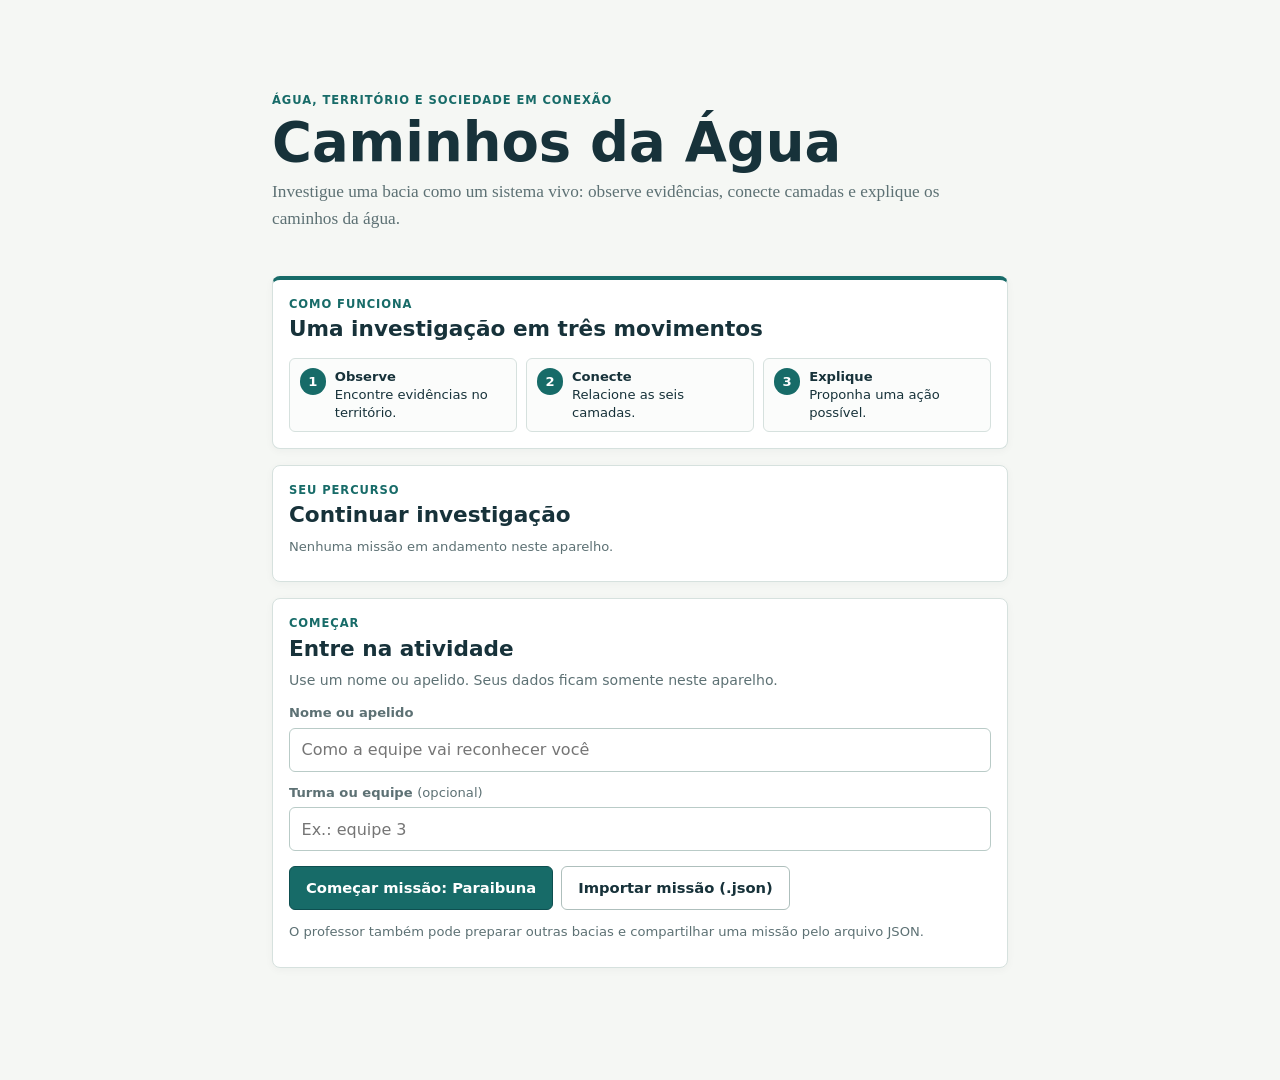
==== index.html @ d5d6b108 "Protótipo inicial de Caminhos da Água PWA educacional para investigação de bacias hidrográficas em s" ====
<!DOCTYPE html>
<html lang="pt-BR">
<head>
<meta charset="UTF-8">
<meta name="viewport" content="width=device-width, initial-scale=1">
<title>Caminhos da Água</title>
<link rel="manifest" href="manifest.webmanifest">
<link rel="stylesheet" href="assets/app.css">
</head>
<body>

<main class="start-shell">
  <header class="brand-block">
    <p class="kicker">Água, território e sociedade em conexão</p>
    <h1>Caminhos da Água</h1>
    <p class="lede">Investigue uma bacia como um sistema vivo: observe evidências, conecte camadas e explique os caminhos da água.</p>
  </header>

  <section class="card welcome-card" aria-labelledby="como-funciona">
    <p class="eyebrow">Como funciona</p>
    <h2 id="como-funciona">Uma investigação em três movimentos</h2>
    <div class="steps" aria-label="Etapas da investigação">
      <div class="step"><span>1</span><p><strong>Observe</strong><br>Encontre evidências no território.</p></div>
      <div class="step"><span>2</span><p><strong>Conecte</strong><br>Relacione as seis camadas.</p></div>
      <div class="step"><span>3</span><p><strong>Explique</strong><br>Proponha uma ação possível.</p></div>
    </div>
  </section>

  <section class="card" aria-labelledby="continuar-titulo">
    <p class="eyebrow">Seu percurso</p>
    <h2 id="continuar-titulo">Continuar investigação</h2>
    <div id="continuar-area">
      <p class="evidencia-status">Nenhuma missão em andamento neste aparelho.</p>
    </div>
  </section>

  <section class="card" aria-labelledby="entrar-titulo">
    <p class="eyebrow">Começar</p>
    <h2 id="entrar-titulo">Entre na atividade</h2>
    <p class="helper-text">Use um nome ou apelido. Seus dados ficam somente neste aparelho.</p>
    <label for="nome">Nome ou apelido</label>
    <input type="text" id="nome" autocomplete="nickname" placeholder="Como a equipe vai reconhecer você">
    <label for="turma">Turma ou equipe <span>(opcional)</span></label>
    <input type="text" id="turma" autocomplete="organization" placeholder="Ex.: equipe 3">
    <div class="action-stack">
      <button class="primary" id="btn-demo">Começar missão: Paraibuna</button>
      <button class="secondary" id="btn-importar">Importar missão (.json)</button>
    </div>
    <input type="file" id="file-importar" accept="application/json" class="hidden">
    <p class="evidencia-status">O professor também pode preparar outras bacias e compartilhar uma missão pelo arquivo JSON.</p>
  </section>
</main>

<script src="assets/app.js"></script>
<script>CaminhosDaAgua.renderInicial();</script>
</body>
</html>
---- assets/app.css ----
/* Caminhos da Agua: base local, sem dependencia de arquivos fora do projeto. */
:root { --paper: #f5f7f4; --surface: #ffffff; --ink: #17323a; --muted: #5d7174; --rule: #d6e1de; --accent: #176b68; --accent-dark: #0e4f50; --accent-soft: #e1f0ed; --warm: #c56a35; --warm-soft: #f8e9df; --sans: Inter, ui-sans-serif, system-ui, -apple-system, BlinkMacSystemFont, "Segoe UI", sans-serif; }
* { box-sizing: border-box; }
html { background: var(--paper); }
body { max-width: 48rem; margin: 0 auto; padding: 1.25rem 1rem 6rem; color: var(--ink); background: var(--paper); font-family: Georgia, "Times New Roman", serif; font-size: 1rem; line-height: 1.55; }
h1, h2, h3, .kicker, .eyebrow, button, label, .topbar, .evidencia-status, .helper-text, .pill, .steps { font-family: var(--sans); }
h1 { margin: .25rem 0 .5rem; font-size: clamp(2rem, 9vw, 3.4rem); line-height: 1.05; letter-spacing: 0; }
h2 { margin: .15rem 0 .55rem; font-size: 1.35rem; line-height: 1.2; }
h3 { margin: 1.25rem 0 .45rem; font-size: 1.05rem; line-height: 1.25; }
p { margin: .5rem 0; }
a { color: var(--accent-dark); }
button, input, textarea, select { min-height: 2.75rem; }
button { font-size: .92rem; font-weight: 650; line-height: 1.25; }
button:focus-visible, input:focus-visible, textarea:focus-visible, select:focus-visible, a:focus-visible { outline: 3px solid #efb366; outline-offset: 2px; }
.hidden { display: none !important; }
.start-shell { padding-top: 3vh; }
.brand-block { padding: 1rem 0 1.2rem; }
.kicker, .eyebrow { margin: 0; color: var(--accent); font-size: .72rem; font-weight: 800; letter-spacing: .08em; text-transform: uppercase; }
.lede { max-width: 42rem; color: var(--muted); font-size: 1.08rem; }
.helper-text { color: var(--muted); font-size: .88rem; }
.card { margin: 1rem 0; padding: 1rem; border: 1px solid var(--rule); border-radius: 8px; background: var(--surface); box-shadow: 0 2px 8px rgba(23, 50, 58, .04); }
.card h3:first-child { margin-top: 0; }
.welcome-card { border-top: 4px solid var(--accent); }
.steps { display: grid; grid-template-columns: repeat(3, 1fr); gap: .6rem; margin-top: 1rem; }
.step { display: flex; gap: .55rem; align-items: flex-start; padding: .6rem; border: 1px solid var(--rule); border-radius: 6px; background: #fbfcfb; font-size: .82rem; line-height: 1.35; }
.step span { display: grid; flex: 0 0 1.65rem; place-items: center; width: 1.65rem; height: 1.65rem; border-radius: 50%; background: var(--accent); color: #fff; font-weight: 800; }
.step p { margin: 0; }
.topbar { display: flex; align-items: center; justify-content: space-between; gap: 1rem; margin-bottom: 1.2rem; padding-bottom: .8rem; border-bottom: 1px solid var(--rule); color: var(--muted); font-size: .82rem; }
.topbar-brand { color: var(--accent-dark); font-weight: 800; text-decoration: none; white-space: nowrap; }
.topbar strong { overflow: hidden; color: var(--accent); font-size: .78rem; font-weight: 600; text-overflow: ellipsis; white-space: nowrap; }
#view:focus { outline: none; }
nav.tabs { position: fixed; z-index: 10; right: 0; bottom: 0; left: 0; display: flex; padding: .25rem max(.25rem, env(safe-area-inset-left)) max(.35rem, env(safe-area-inset-bottom)); border-top: 1px solid var(--rule); background: rgba(255, 255, 255, .97); box-shadow: 0 -3px 14px rgba(23, 50, 58, .08); font-family: var(--sans); }
nav.tabs button { display: flex; flex: 1; min-height: 3.3rem; flex-direction: column; align-items: center; justify-content: center; gap: .12rem; padding: .3rem .15rem; border: 0; background: transparent; color: var(--muted); cursor: pointer; font-size: .68rem; }
nav.tabs button span:first-child { font-size: 1.1rem; line-height: 1; }
nav.tabs button.active { color: var(--accent); font-weight: 800; }
nav.tabs button.active span:first-child { transform: translateY(-1px); }
label { display: block; margin-top: .7rem; color: var(--muted); font-size: .82rem; font-weight: 700; }
label span { font-weight: 400; }
textarea, input[type=text], select { display: block; width: 100%; margin: .25rem 0 .7rem; padding: .68rem .72rem; border: 1px solid #b9cbc7; border-radius: 6px; background: #fff; color: var(--ink); font-family: var(--sans); font-size: 1rem; }
textarea { min-height: 5rem; resize: vertical; }
button.primary, button.secondary { margin: .25rem 0; padding: .72rem 1rem; border-radius: 6px; cursor: pointer; }
button.primary { border: 1px solid var(--accent-dark); background: var(--accent); color: #fff; }
button.primary:hover { background: var(--accent-dark); }
button.secondary { border: 1px solid #aebfbc; background: #fff; color: var(--ink); }
button.secondary:hover { border-color: var(--accent); background: var(--accent-soft); }
button:disabled { opacity: .5; cursor: not-allowed; }
.action-stack { display: grid; gap: .5rem; margin-top: .5rem; }
.pill { display: inline-block; margin-right: .3rem; padding: .16rem .55rem; border-radius: 999px; background: var(--accent-soft); color: var(--accent-dark); font-size: .7rem; font-weight: 750; }
.pill.warn { background: var(--warm-soft); color: #8b471e; }
.pill.dentro-fora { background: var(--warm); color: #fff; }
.evidencia-status { color: var(--muted); font-size: .82rem; }
.rubrica { font-family: var(--sans); font-size: .85rem; }
.rubrica li.ok { color: #2a6b3a; }
.rubrica li.pendente { color: #8b471e; }
.pontos-tipo { display: grid; grid-template-columns: 1fr auto; gap: .25rem 1rem; font-family: var(--sans); font-size: .85rem; }
#cebola-svg { display: block; width: 100%; max-width: 360px; height: auto; margin: 0 auto; touch-action: manipulation; }
#cebola-svg .anel { fill: none; stroke-width: 34; }
#cebola-svg .anel-label { fill: var(--ink); font-family: var(--sans); font-size: 11px; }
#cebola-svg .miolo { fill: var(--accent); }
#cebola-svg .miolo-label { fill: #fff; font-family: var(--sans); font-size: 10px; text-anchor: middle; }
#cebola-svg .seta { fill: none; stroke-width: 2.4; }
#cebola-svg .seta.dentro-fora { stroke: var(--warm); }
#cebola-svg .seta.fora-dentro { stroke: var(--accent); }
#cebola-svg .seta.suposicao { stroke: #9aa9a5; stroke-dasharray: 4 3; }
@media (max-width: 520px) { body { padding: .9rem .75rem 6rem; } .start-shell { padding-top: 1vh; } .steps { grid-template-columns: 1fr; } .step { min-height: 3rem; } .topbar { align-items: flex-start; flex-direction: column; gap: .15rem; } .topbar strong { max-width: 100%; } .card { padding: .9rem; } }
@media (min-width: 700px) { body { padding-top: 2.5rem; } .start-shell { padding-top: 4vh; } .action-stack { display: flex; flex-wrap: wrap; align-items: center; } }
@media (prefers-reduced-motion: reduce) { *, *::before, *::after { scroll-behavior: auto !important; transition: none !important; } }
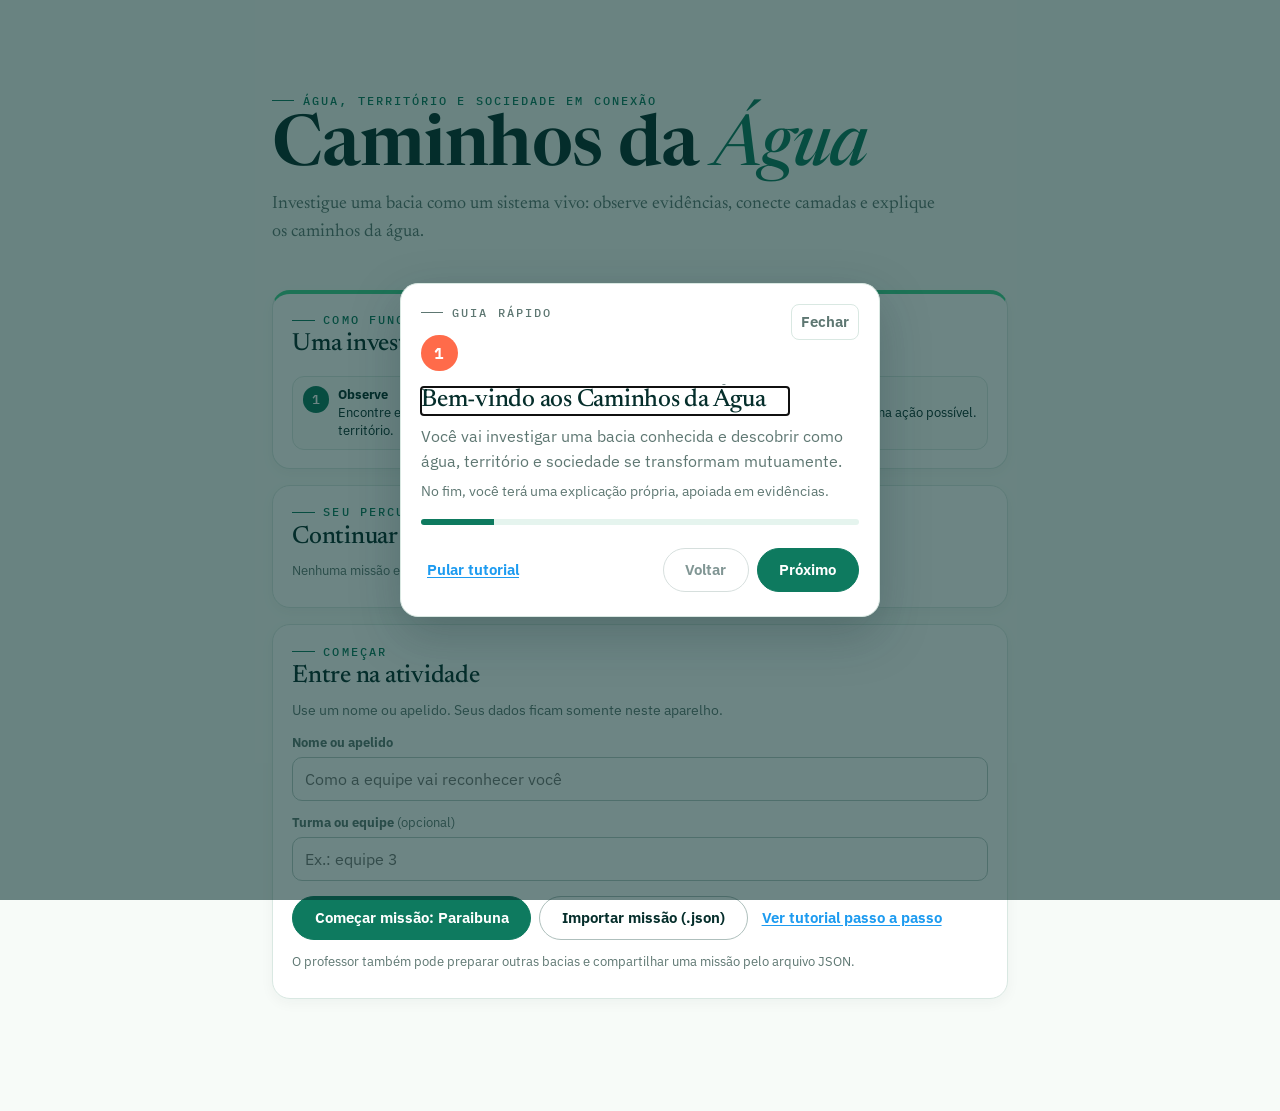
==== commit fc002f03: "Reskin com a identidade visual do climaSUS (tema Aurora) Newsreader (display, itálico de destaque em" ====
--- a/index.html
+++ b/index.html
@@ -5,6 +5,9 @@
 <meta name="viewport" content="width=device-width, initial-scale=1">
 <title>Caminhos da Água</title>
 <link rel="manifest" href="manifest.webmanifest">
+<link rel="preconnect" href="https://fonts.googleapis.com">
+<link rel="preconnect" href="https://fonts.gstatic.com" crossorigin>
+<link rel="stylesheet" href="https://fonts.googleapis.com/css2?family=Newsreader:ital,wght@0,400..600;1,400..500&family=IBM+Plex+Sans:wght@400;500;600;700&family=IBM+Plex+Mono:wght@400;500&display=swap">
 <link rel="stylesheet" href="assets/app.css">
 </head>
 <body>
@@ -12,7 +15,7 @@
 <main class="start-shell">
   <header class="brand-block">
     <p class="kicker">Água, território e sociedade em conexão</p>
-    <h1>Caminhos da Água</h1>
+    <h1>Caminhos da <span class="accent-word">Água</span></h1>
     <p class="lede">Investigue uma bacia como um sistema vivo: observe evidências, conecte camadas e explique os caminhos da água.</p>
   </header>
 
@@ -45,11 +48,13 @@
     <div class="action-stack">
       <button class="primary" id="btn-demo">Começar missão: Paraibuna</button>
       <button class="secondary" id="btn-importar">Importar missão (.json)</button>
+      <button class="text-button" id="btn-tutorial">Ver tutorial passo a passo</button>
     </div>
     <input type="file" id="file-importar" accept="application/json" class="hidden">
     <p class="evidencia-status">O professor também pode preparar outras bacias e compartilhar uma missão pelo arquivo JSON.</p>
   </section>
 </main>
+<div id="tutorial-root"></div>
 
 <script src="assets/app.js"></script>
 <script>CaminhosDaAgua.renderInicial();</script>
--- a/assets/app.css
+++ b/assets/app.css
@@ -1,11 +1,20 @@
-/* Caminhos da Agua: base local, sem dependencia de arquivos fora do projeto. */
-:root { --paper: #f5f7f4; --surface: #ffffff; --ink: #17323a; --muted: #5d7174; --rule: #d6e1de; --accent: #176b68; --accent-dark: #0e4f50; --accent-soft: #e1f0ed; --warm: #c56a35; --warm-soft: #f8e9df; --sans: Inter, ui-sans-serif, system-ui, -apple-system, BlinkMacSystemFont, "Segoe UI", sans-serif; }
+/* Caminhos da Água — identidade visual inspirada no climaSUS (tema Aurora):
+   floresta + creme, Newsreader (display) + IBM Plex Sans (corpo) + IBM Plex Mono (rótulos). */
+:root {
+  --paper: #f7fbf8; --surface: #ffffff; --ink: #052e2b; --muted: #5e7772; --rule: #d9e8e2;
+  --accent: #0e7a5f; --accent-dark: #052e2b; --accent-soft: #e5f4ee;
+  --blue: #1d9bf0; --green: #42d392; --coral: #ff6b4a; --warm: #d85b3f; --warm-soft: #fff0eb;
+  --serif: "Newsreader", Georgia, "Times New Roman", serif;
+  --sans: "IBM Plex Sans", -apple-system, BlinkMacSystemFont, "Segoe UI", sans-serif;
+  --mono: "IBM Plex Mono", ui-monospace, SFMono-Regular, Menlo, monospace;
+}
 * { box-sizing: border-box; }
 html { background: var(--paper); }
-body { max-width: 48rem; margin: 0 auto; padding: 1.25rem 1rem 6rem; color: var(--ink); background: var(--paper); font-family: Georgia, "Times New Roman", serif; font-size: 1rem; line-height: 1.55; }
+body { max-width: 48rem; margin: 0 auto; padding: 1.25rem 1rem 6rem; color: var(--ink); background: var(--paper); font-family: var(--sans); font-size: 1rem; line-height: 1.55; }
 h1, h2, h3, .kicker, .eyebrow, button, label, .topbar, .evidencia-status, .helper-text, .pill, .steps { font-family: var(--sans); }
-h1 { margin: .25rem 0 .5rem; font-size: clamp(2rem, 9vw, 3.4rem); line-height: 1.05; letter-spacing: 0; }
-h2 { margin: .15rem 0 .55rem; font-size: 1.35rem; line-height: 1.2; }
+h1 { margin: .25rem 0 .5rem; color: var(--accent-dark); font-family: var(--serif); font-weight: 600; font-size: clamp(2.4rem, 9vw, 4.4rem); line-height: .98; letter-spacing: -.01em; }
+.accent-word { color: var(--accent); font-style: italic; font-weight: 500; }
+h2 { margin: .15rem 0 .55rem; color: var(--accent-dark); font-family: var(--serif); font-weight: 500; font-size: 1.55rem; line-height: 1.15; letter-spacing: -.01em; }
 h3 { margin: 1.25rem 0 .45rem; font-size: 1.05rem; line-height: 1.25; }
 p { margin: .5rem 0; }
 a { color: var(--accent-dark); }
@@ -15,19 +24,21 @@
 .hidden { display: none !important; }
 .start-shell { padding-top: 3vh; }
 .brand-block { padding: 1rem 0 1.2rem; }
-.kicker, .eyebrow { margin: 0; color: var(--accent); font-size: .72rem; font-weight: 800; letter-spacing: .08em; text-transform: uppercase; }
-.lede { max-width: 42rem; color: var(--muted); font-size: 1.08rem; }
+.kicker, .eyebrow { display: flex; align-items: center; gap: .55rem; margin: 0; color: var(--accent); font-family: var(--mono); font-size: .72rem; font-weight: 500; letter-spacing: .18em; text-transform: uppercase; }
+.kicker::before, .eyebrow::before { content: ""; width: 1.4rem; height: 1px; background: currentColor; display: inline-block; flex: 0 0 auto; }
+.lede { max-width: 42rem; color: var(--muted); font-family: var(--serif); font-size: 1.12rem; }
 .helper-text { color: var(--muted); font-size: .88rem; }
-.card { margin: 1rem 0; padding: 1rem; border: 1px solid var(--rule); border-radius: 8px; background: var(--surface); box-shadow: 0 2px 8px rgba(23, 50, 58, .04); }
+.card { margin: 1rem 0; padding: 1.1rem 1.2rem; border: 1px solid var(--rule); border-radius: 18px; background: var(--surface); box-shadow: 0 4px 14px rgba(5, 46, 43, .045); }
 .card h3:first-child { margin-top: 0; }
-.welcome-card { border-top: 4px solid var(--accent); }
+.welcome-card { border-top: 4px solid var(--green); }
 .steps { display: grid; grid-template-columns: repeat(3, 1fr); gap: .6rem; margin-top: 1rem; }
-.step { display: flex; gap: .55rem; align-items: flex-start; padding: .6rem; border: 1px solid var(--rule); border-radius: 6px; background: #fbfcfb; font-size: .82rem; line-height: 1.35; }
-.step span { display: grid; flex: 0 0 1.65rem; place-items: center; width: 1.65rem; height: 1.65rem; border-radius: 50%; background: var(--accent); color: #fff; font-weight: 800; }
+.step { display: flex; gap: .55rem; align-items: flex-start; padding: .6rem; border: 1px solid var(--rule); border-radius: 12px; background: #fbfcfb; font-size: .82rem; line-height: 1.35; }
+.step span { display: grid; flex: 0 0 1.65rem; place-items: center; width: 1.65rem; height: 1.65rem; border-radius: 50%; background: var(--accent); color: #fff; font-family: var(--mono); font-weight: 600; }
 .step p { margin: 0; }
 .topbar { display: flex; align-items: center; justify-content: space-between; gap: 1rem; margin-bottom: 1.2rem; padding-bottom: .8rem; border-bottom: 1px solid var(--rule); color: var(--muted); font-size: .82rem; }
-.topbar-brand { color: var(--accent-dark); font-weight: 800; text-decoration: none; white-space: nowrap; }
-.topbar strong { overflow: hidden; color: var(--accent); font-size: .78rem; font-weight: 600; text-overflow: ellipsis; white-space: nowrap; }
+.topbar-brand { color: var(--accent-dark); font-family: var(--serif); font-size: 1.1rem; font-weight: 600; text-decoration: none; white-space: nowrap; }
+.topbar strong { overflow: hidden; color: var(--accent); font-family: var(--mono); font-size: .74rem; font-weight: 500; letter-spacing: .02em; text-overflow: ellipsis; white-space: nowrap; }
+.topbar .text-button { flex: 0 0 auto; margin: 0; padding: .35rem .55rem; font-size: .76rem; }
 #view:focus { outline: none; }
 nav.tabs { position: fixed; z-index: 10; right: 0; bottom: 0; left: 0; display: flex; padding: .25rem max(.25rem, env(safe-area-inset-left)) max(.35rem, env(safe-area-inset-bottom)); border-top: 1px solid var(--rule); background: rgba(255, 255, 255, .97); box-shadow: 0 -3px 14px rgba(23, 50, 58, .08); font-family: var(--sans); }
 nav.tabs button { display: flex; flex: 1; min-height: 3.3rem; flex-direction: column; align-items: center; justify-content: center; gap: .12rem; padding: .3rem .15rem; border: 0; background: transparent; color: var(--muted); cursor: pointer; font-size: .68rem; }
@@ -36,16 +47,18 @@
 nav.tabs button.active span:first-child { transform: translateY(-1px); }
 label { display: block; margin-top: .7rem; color: var(--muted); font-size: .82rem; font-weight: 700; }
 label span { font-weight: 400; }
-textarea, input[type=text], select { display: block; width: 100%; margin: .25rem 0 .7rem; padding: .68rem .72rem; border: 1px solid #b9cbc7; border-radius: 6px; background: #fff; color: var(--ink); font-family: var(--sans); font-size: 1rem; }
+textarea, input[type=text], select { display: block; width: 100%; margin: .25rem 0 .7rem; padding: .68rem .72rem; border: 1px solid #b9cbc7; border-radius: 10px; background: #fff; color: var(--ink); font-family: var(--sans); font-size: 1rem; }
 textarea { min-height: 5rem; resize: vertical; }
-button.primary, button.secondary { margin: .25rem 0; padding: .72rem 1rem; border-radius: 6px; cursor: pointer; }
-button.primary { border: 1px solid var(--accent-dark); background: var(--accent); color: #fff; }
-button.primary:hover { background: var(--accent-dark); }
+button.primary, button.secondary { margin: .25rem 0; padding: .72rem 1.35rem; border-radius: 100px; cursor: pointer; transition: transform .2s ease, box-shadow .2s ease, background .2s ease; }
+button.primary { border: 1px solid var(--accent); background: var(--accent); color: #fff; }
+button.primary:hover { background: var(--accent-dark); box-shadow: 0 10px 24px rgba(5, 46, 43, .18); transform: translateY(-1px); }
 button.secondary { border: 1px solid #aebfbc; background: #fff; color: var(--ink); }
 button.secondary:hover { border-color: var(--accent); background: var(--accent-soft); }
+.text-button { border: 0; background: transparent; color: var(--blue); text-decoration: underline; text-underline-offset: .15em; cursor: pointer; }
+.text-button:hover { color: var(--warm); }
 button:disabled { opacity: .5; cursor: not-allowed; }
 .action-stack { display: grid; gap: .5rem; margin-top: .5rem; }
-.pill { display: inline-block; margin-right: .3rem; padding: .16rem .55rem; border-radius: 999px; background: var(--accent-soft); color: var(--accent-dark); font-size: .7rem; font-weight: 750; }
+.pill { display: inline-block; margin-right: .3rem; padding: .18rem .6rem; border-radius: 999px; background: var(--accent-soft); color: var(--accent-dark); font-family: var(--mono); font-size: .68rem; font-weight: 500; letter-spacing: .04em; text-transform: uppercase; }
 .pill.warn { background: var(--warm-soft); color: #8b471e; }
 .pill.dentro-fora { background: var(--warm); color: #fff; }
 .evidencia-status { color: var(--muted); font-size: .82rem; }
@@ -55,13 +68,24 @@
 .pontos-tipo { display: grid; grid-template-columns: 1fr auto; gap: .25rem 1rem; font-family: var(--sans); font-size: .85rem; }
 #cebola-svg { display: block; width: 100%; max-width: 360px; height: auto; margin: 0 auto; touch-action: manipulation; }
 #cebola-svg .anel { fill: none; stroke-width: 34; }
-#cebola-svg .anel-label { fill: var(--ink); font-family: var(--sans); font-size: 11px; }
+#cebola-svg .anel-label { fill: var(--ink); font-family: var(--mono); font-size: 10px; }
 #cebola-svg .miolo { fill: var(--accent); }
-#cebola-svg .miolo-label { fill: #fff; font-family: var(--sans); font-size: 10px; text-anchor: middle; }
+#cebola-svg .miolo-label { fill: #fff; font-family: var(--mono); font-size: 9px; text-anchor: middle; }
 #cebola-svg .seta { fill: none; stroke-width: 2.4; }
 #cebola-svg .seta.dentro-fora { stroke: var(--warm); }
 #cebola-svg .seta.fora-dentro { stroke: var(--accent); }
 #cebola-svg .seta.suposicao { stroke: #9aa9a5; stroke-dasharray: 4 3; }
+.tutorial-backdrop { position: fixed; z-index: 30; inset: 0; display: grid; place-items: center; padding: 1rem; background: rgba(5, 46, 43, .58); }
+.tutorial { width: min(100%, 30rem); max-height: min(90vh, 40rem); overflow: auto; padding: 1.25rem; border: 1px solid var(--rule); border-radius: 18px; background: var(--surface); box-shadow: 0 18px 50px rgba(16, 42, 47, .25); }
+.tutorial-header { display: flex; align-items: flex-start; justify-content: space-between; gap: 1rem; }
+.tutorial-close { min-height: 2.25rem; padding: .35rem .55rem; border: 1px solid var(--rule); border-radius: 8px; background: #fff; color: var(--muted); cursor: pointer; }
+.tutorial-step { display: grid; place-items: center; width: 2.3rem; height: 2.3rem; margin: .8rem 0; border-radius: 50%; background: var(--coral); color: #fff; font-family: var(--mono); font-weight: 600; }
+.tutorial h2 { max-width: 23rem; }
+.tutorial p { color: var(--muted); }
+.tutorial-progress { height: .35rem; margin: 1rem 0; overflow: hidden; border-radius: 99px; background: var(--accent-soft); }
+.tutorial-progress span { display: block; height: 100%; background: var(--accent); transition: width .2s ease; }
+.tutorial-actions { display: flex; flex-wrap: wrap; align-items: center; justify-content: space-between; gap: .5rem; margin-top: 1.2rem; }
+.tutorial-actions .text-button { margin-right: auto; }
 @media (max-width: 520px) { body { padding: .9rem .75rem 6rem; } .start-shell { padding-top: 1vh; } .steps { grid-template-columns: 1fr; } .step { min-height: 3rem; } .topbar { align-items: flex-start; flex-direction: column; gap: .15rem; } .topbar strong { max-width: 100%; } .card { padding: .9rem; } }
 @media (min-width: 700px) { body { padding-top: 2.5rem; } .start-shell { padding-top: 4vh; } .action-stack { display: flex; flex-wrap: wrap; align-items: center; } }
 @media (prefers-reduced-motion: reduce) { *, *::before, *::after { scroll-behavior: auto !important; transition: none !important; } }
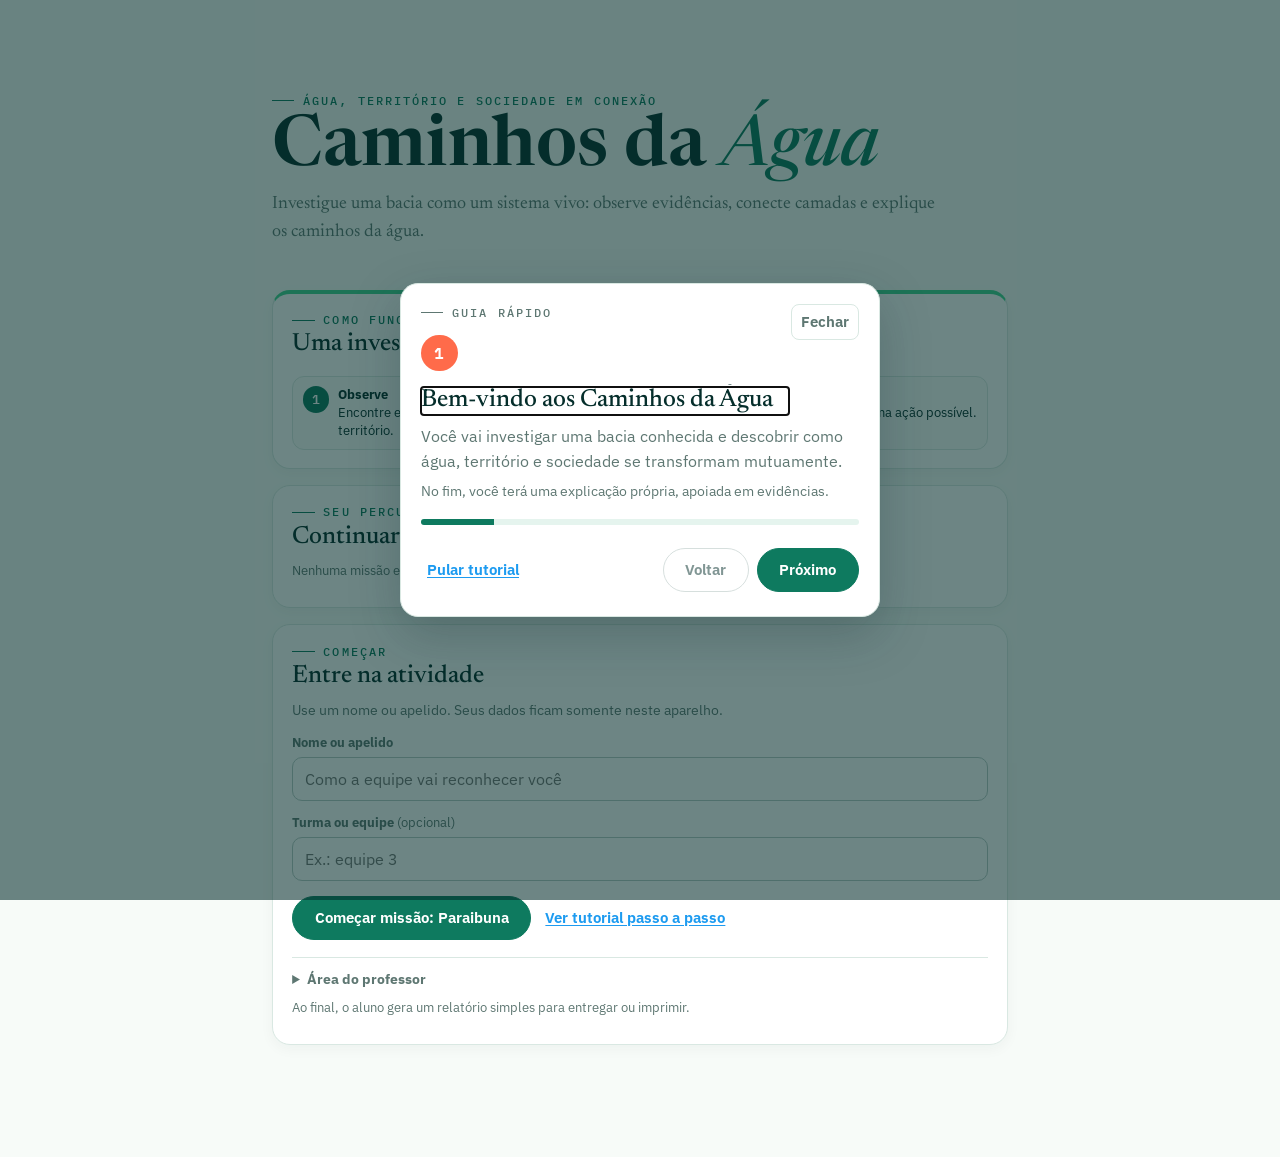
==== commit 5b0c562c: "new" ====
--- a/index.html
+++ b/index.html
@@ -47,11 +47,15 @@
     <input type="text" id="turma" autocomplete="organization" placeholder="Ex.: equipe 3">
     <div class="action-stack">
       <button class="primary" id="btn-demo">Começar missão: Paraibuna</button>
-      <button class="secondary" id="btn-importar">Importar missão (.json)</button>
       <button class="text-button" id="btn-tutorial">Ver tutorial passo a passo</button>
     </div>
+    <details class="teacher-tools">
+      <summary>Área do professor</summary>
+      <p class="evidencia-status">Use esta opção apenas para carregar uma missão preparada previamente.</p>
+      <button class="secondary" id="btn-importar">Carregar missão do professor</button>
+    </details>
     <input type="file" id="file-importar" accept="application/json" class="hidden">
-    <p class="evidencia-status">O professor também pode preparar outras bacias e compartilhar uma missão pelo arquivo JSON.</p>
+    <p class="evidencia-status">Ao final, o aluno gera um relatório simples para entregar ou imprimir.</p>
   </section>
 </main>
 <div id="tutorial-root"></div>
--- a/assets/app.css
+++ b/assets/app.css
@@ -12,9 +12,9 @@
 html { background: var(--paper); }
 body { max-width: 48rem; margin: 0 auto; padding: 1.25rem 1rem 6rem; color: var(--ink); background: var(--paper); font-family: var(--sans); font-size: 1rem; line-height: 1.55; }
 h1, h2, h3, .kicker, .eyebrow, button, label, .topbar, .evidencia-status, .helper-text, .pill, .steps { font-family: var(--sans); }
-h1 { margin: .25rem 0 .5rem; color: var(--accent-dark); font-family: var(--serif); font-weight: 600; font-size: clamp(2.4rem, 9vw, 4.4rem); line-height: .98; letter-spacing: -.01em; }
+h1 { margin: .25rem 0 .5rem; color: var(--accent-dark); font-family: var(--serif); font-weight: 600; font-size: clamp(2.4rem, 9vw, 4.4rem); line-height: .98; letter-spacing: 0; }
 .accent-word { color: var(--accent); font-style: italic; font-weight: 500; }
-h2 { margin: .15rem 0 .55rem; color: var(--accent-dark); font-family: var(--serif); font-weight: 500; font-size: 1.55rem; line-height: 1.15; letter-spacing: -.01em; }
+h2 { margin: .15rem 0 .55rem; color: var(--accent-dark); font-family: var(--serif); font-weight: 500; font-size: 1.55rem; line-height: 1.15; letter-spacing: 0; }
 h3 { margin: 1.25rem 0 .45rem; font-size: 1.05rem; line-height: 1.25; }
 p { margin: .5rem 0; }
 a { color: var(--accent-dark); }
@@ -58,6 +58,27 @@
 .text-button:hover { color: var(--warm); }
 button:disabled { opacity: .5; cursor: not-allowed; }
 .action-stack { display: grid; gap: .5rem; margin-top: .5rem; }
+.teacher-tools { margin-top: .8rem; padding-top: .7rem; border-top: 1px solid var(--rule); }
+.teacher-tools summary { color: var(--muted); cursor: pointer; font-size: .86rem; font-weight: 700; }
+.mission-context { border-left: 4px solid var(--blue); }
+.center-text { text-align: center; }
+.guided-path { display: grid; gap: .55rem; }
+.guided-step { display: flex; align-items: center; gap: .7rem; min-height: 4.2rem; padding: .7rem .8rem; border: 1px solid var(--rule); border-radius: 8px; background: var(--surface); color: var(--ink); text-decoration: none; box-shadow: 0 2px 8px rgba(5, 46, 43, .035); }
+.guided-step:hover { border-color: var(--blue); background: #fbfefd; }
+.guided-step > span:nth-child(2) { display: grid; gap: .08rem; }
+.guided-step strong { font-size: .95rem; }
+.guided-step small { color: var(--muted); font-size: .8rem; }
+.guided-number { display: grid; flex: 0 0 2rem; place-items: center; width: 2rem; height: 2rem; border-radius: 50%; background: var(--accent-soft); color: var(--accent-dark); font-family: var(--sans); font-weight: 800; }
+.guided-step.done .guided-number { background: var(--green); color: var(--accent-dark); }
+.guided-arrow { margin-left: auto; color: var(--blue); font-size: 1.25rem; }
+.guided-progress { height: .35rem; margin: 1rem 0 1.25rem; overflow: hidden; border-radius: 99px; background: var(--accent-soft); }
+.guided-progress span { display: block; height: 100%; background: var(--blue); }
+.evidence-choice { margin: .75rem 0; padding: .9rem; border: 1px solid var(--rule); border-radius: 8px; background: var(--surface); }
+.evidence-choice h3 { margin-top: .65rem; }
+.evidence-choice-top { display: flex; align-items: center; gap: .25rem; }
+.step-actions { display: flex; flex-wrap: wrap; justify-content: space-between; gap: .5rem; margin: 1.25rem 0; }
+.step-actions button { margin: 0; }
+.connection-choice { margin: .75rem 0; border-left: 4px solid var(--blue); }
 .pill { display: inline-block; margin-right: .3rem; padding: .18rem .6rem; border-radius: 999px; background: var(--accent-soft); color: var(--accent-dark); font-family: var(--mono); font-size: .68rem; font-weight: 500; letter-spacing: .04em; text-transform: uppercase; }
 .pill.warn { background: var(--warm-soft); color: #8b471e; }
 .pill.dentro-fora { background: var(--warm); color: #fff; }
@@ -66,6 +87,14 @@
 .rubrica li.ok { color: #2a6b3a; }
 .rubrica li.pendente { color: #8b471e; }
 .pontos-tipo { display: grid; grid-template-columns: 1fr auto; gap: .25rem 1rem; font-family: var(--sans); font-size: .85rem; }
+.report-actions { display: flex; flex-wrap: wrap; gap: .5rem; margin: 1rem 0; }
+.report-actions button { margin: 0; }
+.report-card { margin: 1rem 0 1.6rem; padding: 1.2rem; border: 1px solid var(--rule); border-radius: 8px; background: #fff; box-shadow: 0 8px 24px rgba(5, 46, 43, .06); }
+.report-card h1 { margin-bottom: .25rem; font-size: 2rem; line-height: 1.1; }
+.report-card h2 { margin-top: 1.4rem; padding-top: 1rem; border-top: 1px solid var(--rule); font-family: var(--sans); font-size: 1rem; font-weight: 800; }
+.report-meta, .report-empty { color: var(--muted); font-size: .9rem; }
+.report-list { padding-left: 1.2rem; }
+.report-list li { margin: .55rem 0; }
 #cebola-svg { display: block; width: 100%; max-width: 360px; height: auto; margin: 0 auto; touch-action: manipulation; }
 #cebola-svg .anel { fill: none; stroke-width: 34; }
 #cebola-svg .anel-label { fill: var(--ink); font-family: var(--mono); font-size: 10px; }
@@ -88,4 +117,11 @@
 .tutorial-actions .text-button { margin-right: auto; }
 @media (max-width: 520px) { body { padding: .9rem .75rem 6rem; } .start-shell { padding-top: 1vh; } .steps { grid-template-columns: 1fr; } .step { min-height: 3rem; } .topbar { align-items: flex-start; flex-direction: column; gap: .15rem; } .topbar strong { max-width: 100%; } .card { padding: .9rem; } }
 @media (min-width: 700px) { body { padding-top: 2.5rem; } .start-shell { padding-top: 4vh; } .action-stack { display: flex; flex-wrap: wrap; align-items: center; } }
+@media print {
+  body { max-width: none; padding: 0; background: #fff; color: #000; }
+  .topbar, nav.tabs, .report-actions, .tutorial-backdrop { display: none !important; }
+  .report-card { margin: 0; padding: 0; border: 0; box-shadow: none; }
+  .report-card h1 { color: #000; font-size: 26pt; }
+  .report-card h2 { break-after: avoid; color: #000; }
+}
 @media (prefers-reduced-motion: reduce) { *, *::before, *::after { scroll-behavior: auto !important; transition: none !important; } }
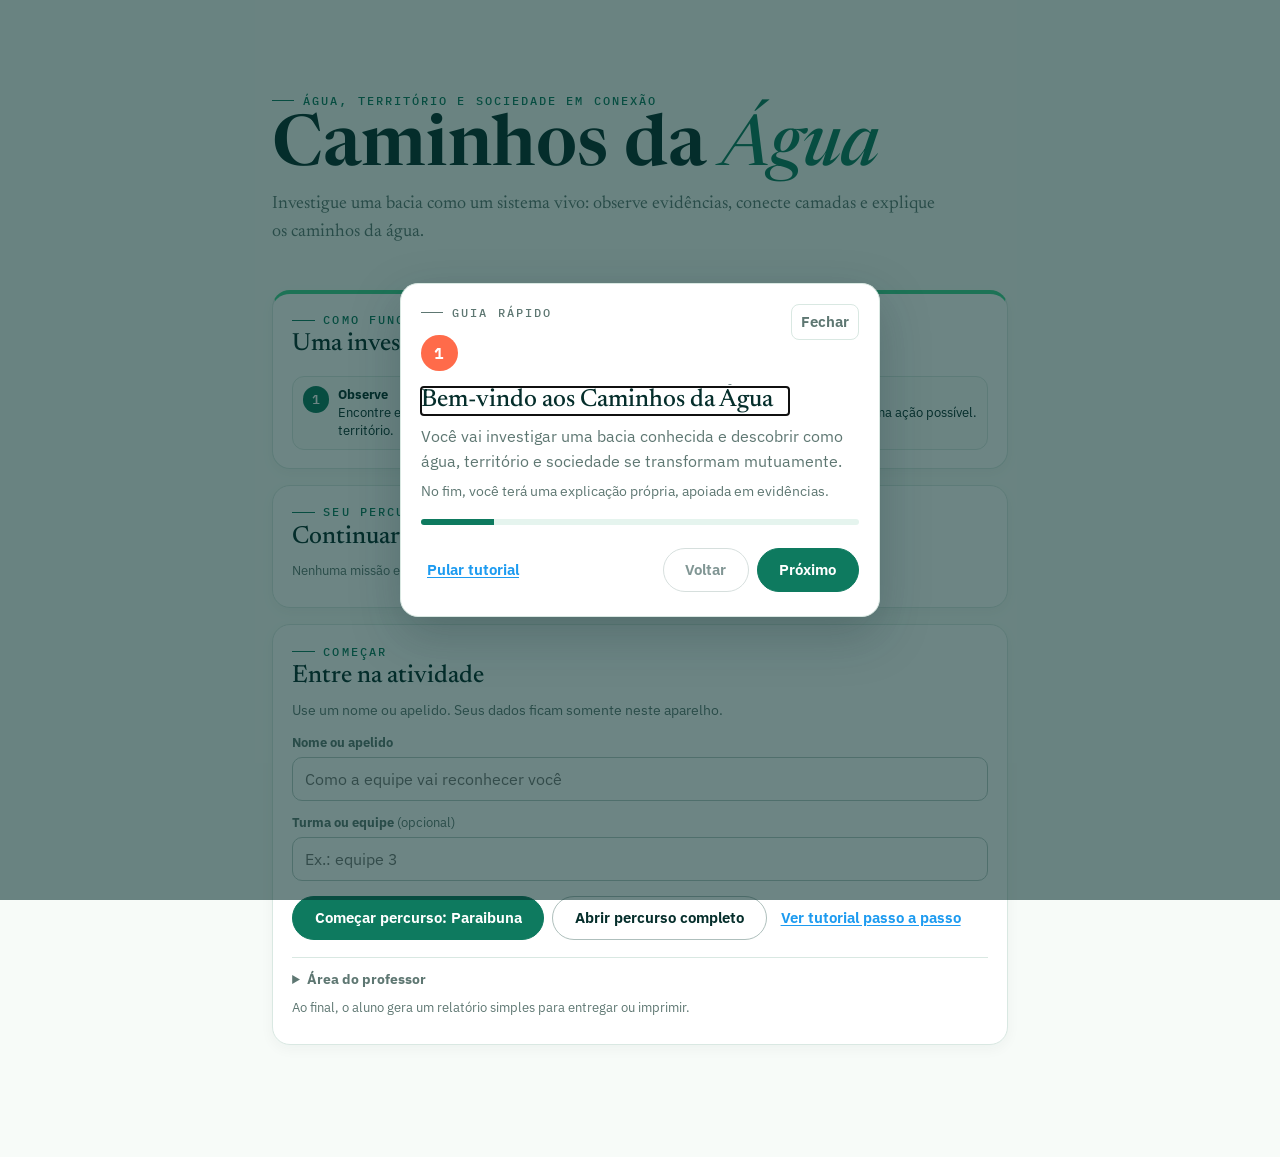
==== commit 362209a5: "Caminhos da Água v1 (final): percurso Unidades I–III, laboratório, SW v3 Co-Authored-By: Claude Opus" ====
--- a/index.html
+++ b/index.html
@@ -46,7 +46,8 @@
     <label for="turma">Turma ou equipe <span>(opcional)</span></label>
     <input type="text" id="turma" autocomplete="organization" placeholder="Ex.: equipe 3">
     <div class="action-stack">
-      <button class="primary" id="btn-demo">Começar missão: Paraibuna</button>
+      <button class="primary" id="btn-demo">Começar percurso: Paraibuna</button>
+      <button class="secondary" id="btn-curso">Abrir percurso completo</button>
       <button class="text-button" id="btn-tutorial">Ver tutorial passo a passo</button>
     </div>
     <details class="teacher-tools">
--- a/assets/app.css
+++ b/assets/app.css
@@ -73,6 +73,54 @@
 .guided-arrow { margin-left: auto; color: var(--blue); font-size: 1.25rem; }
 .guided-progress { height: .35rem; margin: 1rem 0 1.25rem; overflow: hidden; border-radius: 99px; background: var(--accent-soft); }
 .guided-progress span { display: block; height: 100%; background: var(--blue); }
+.course-summary { border-top: 4px solid var(--green); }
+.module-list { display: grid; gap: .55rem; }
+.module-item { display: flex; align-items: center; gap: .7rem; min-height: 4rem; padding: .65rem .75rem; border: 1px solid var(--rule); border-radius: 8px; background: var(--surface); color: var(--ink); text-decoration: none; box-shadow: 0 2px 8px rgba(5, 46, 43, .035); }
+.module-item:hover { border-color: var(--blue); background: #fbfefd; }
+.module-item.done { border-left: 4px solid var(--green); }
+.module-item > span:nth-child(2) { display: grid; gap: .08rem; }
+.module-item strong { font-size: .93rem; }
+.module-item small { color: var(--muted); font-size: .78rem; }
+.module-number { display: grid; flex: 0 0 2.15rem; place-items: center; width: 2.15rem; height: 2.15rem; border-radius: 50%; background: var(--accent-soft); color: var(--accent-dark); font-family: var(--mono); font-size: .72rem; font-weight: 700; }
+.module-item.done .module-number { background: var(--green); }
+.module-lesson { border-left: 4px solid var(--blue); }
+.module-desafio { border-left: 4px solid var(--warm); }
+.module-quiz { border-top: 4px solid var(--coral); }
+.quiz-options { display: grid; gap: .55rem; margin-top: .8rem; }
+.quiz-option { width: 100%; text-align: left; }
+.quiz-option.quiz-correct { border-color: var(--accent); background: var(--accent-soft); }
+.quiz-option.quiz-wrong { border-color: var(--warm); background: var(--warm-soft); }
+.quiz-feedback { margin-top: .8rem; padding: .7rem .8rem; border-radius: 8px; font-size: .9rem; }
+.quiz-feedback.correct { background: var(--accent-soft); color: #175b43; }
+.quiz-feedback.wrong { background: var(--warm-soft); color: #8b471e; }
+.unit-journey { margin: 1.5rem 0 2rem; }
+.unit-heading { display: grid; grid-template-columns: auto 1fr auto; align-items: center; gap: .75rem; margin-bottom: .7rem; }
+.unit-heading .eyebrow { margin-bottom: .2rem; }
+.unit-heading h3 { margin: 0; font-family: var(--serif); font-size: 1.35rem; font-weight: 500; }
+.unit-heading .helper-text { margin: .2rem 0 0; }
+.unit-marker { display: grid; flex: 0 0 2.45rem; place-items: center; width: 2.45rem; height: 2.45rem; border: 2px solid var(--accent); border-radius: 50%; background: var(--surface); color: var(--accent); font-family: var(--mono); font-weight: 700; }
+.unit-count { align-self: start; padding-top: .25rem; color: var(--muted); font-family: var(--mono); font-size: .72rem; }
+.module-tag { display: inline-block; width: fit-content; margin-top: .22rem; color: var(--warm); font-family: var(--mono); font-size: .68rem; text-transform: uppercase; }
+.lab-brief { border-top: 4px solid var(--coral); }
+.lab-controls { border-left: 4px solid var(--blue); }
+.lab-control { margin: 1rem 0 1.25rem; }
+.lab-control label { display: flex; align-items: center; justify-content: space-between; gap: .7rem; margin-top: 0; }
+.lab-control output { color: var(--accent); font-family: var(--mono); font-size: .75rem; font-weight: 600; text-transform: uppercase; }
+input[type=range] { display: block; width: 100%; min-height: 2.75rem; accent-color: var(--accent); cursor: pointer; }
+.lab-results-card { border-top: 4px solid var(--green); }
+.lab-result { margin: 1rem 0; }
+.lab-result-head { display: flex; justify-content: space-between; gap: 1rem; font-size: .9rem; }
+.lab-result-head span { color: var(--muted); font-family: var(--mono); font-size: .75rem; }
+.lab-meter { height: .65rem; margin: .4rem 0 .25rem; overflow: hidden; border-radius: 99px; background: var(--accent-soft); }
+.lab-meter span { display: block; height: 100%; border-radius: inherit; }
+.meter-warm { background: var(--blue); }
+.meter-blue { background: #4b9ed8; }
+.meter-green { background: var(--green); }
+.meter-coral { background: var(--coral); }
+.lab-result small, .scenario-log small { display: block; color: var(--muted); font-size: .78rem; line-height: 1.4; }
+.lab-reading { margin-top: 1.1rem; padding: .8rem; border-radius: 8px; background: #f5f8f7; font-family: var(--serif); font-size: 1.05rem; }
+.scenario-log { display: flex; align-items: center; justify-content: space-between; gap: .8rem; margin: .6rem 0; padding: .8rem 1rem; }
+.scenario-log strong { font-size: .9rem; }
 .evidence-choice { margin: .75rem 0; padding: .9rem; border: 1px solid var(--rule); border-radius: 8px; background: var(--surface); }
 .evidence-choice h3 { margin-top: .65rem; }
 .evidence-choice-top { display: flex; align-items: center; gap: .25rem; }
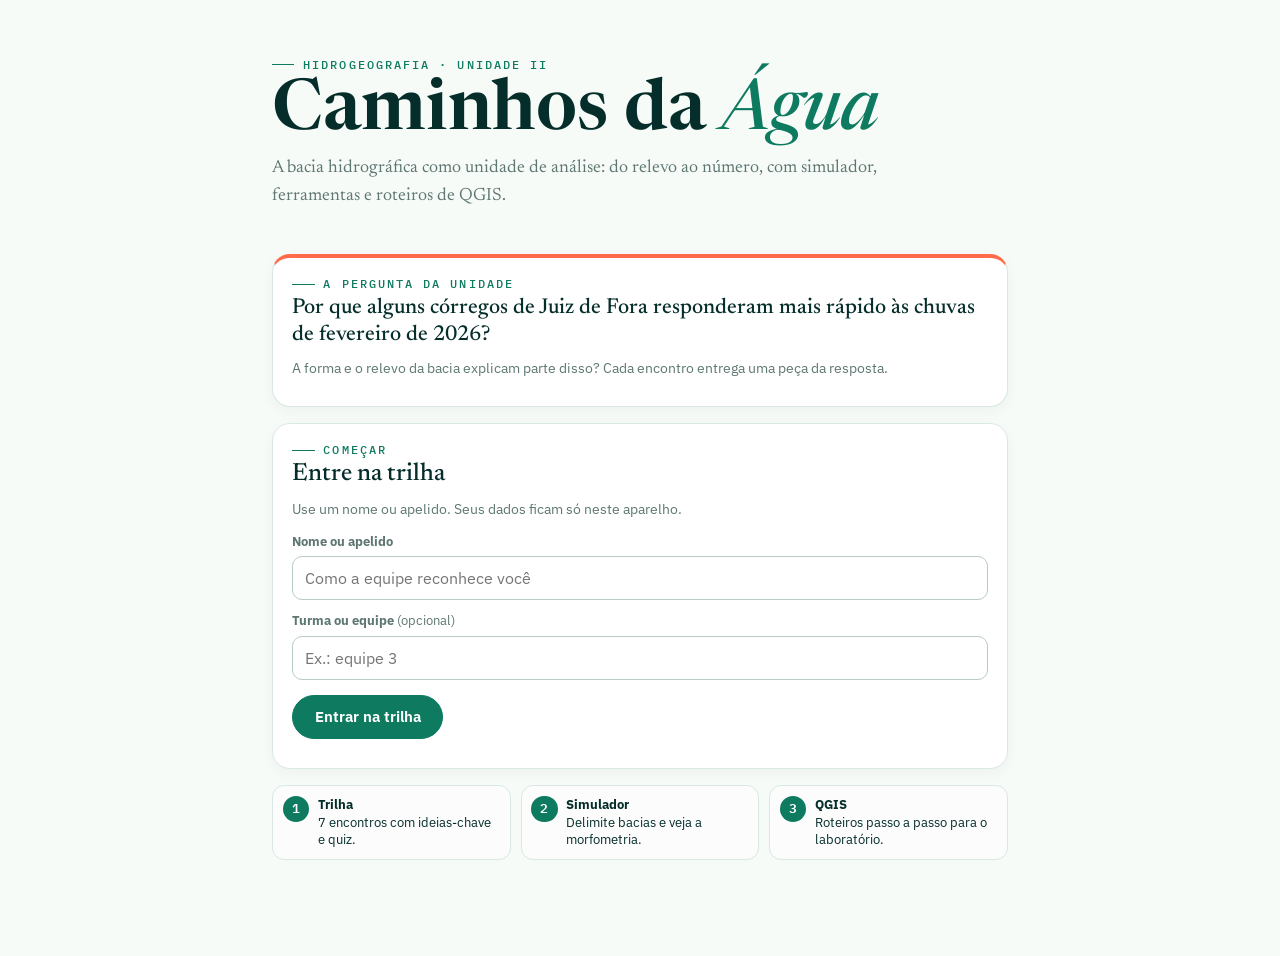
==== commit 4627d26e: "Caminhos da Água v2: app completo da Unidade II (bacia hidrográfica + SIG) Substitui a investigação " ====
--- a/index.html
+++ b/index.html
@@ -3,8 +3,12 @@
 <head>
 <meta charset="UTF-8">
 <meta name="viewport" content="width=device-width, initial-scale=1">
-<title>Caminhos da Água</title>
+<title>Caminhos da Água · Bacia hidrográfica</title>
+<meta name="description" content="Unidade II de Hidrogeografia: bacia hidrográfica, hierarquia fluvial, delimitação, morfometria e sistema fluvial, com simulador e roteiros de QGIS.">
+<meta name="theme-color" content="#0e7a5f">
 <link rel="manifest" href="manifest.webmanifest">
+<link rel="icon" href="assets/icone.png">
+<link rel="apple-touch-icon" href="assets/icone.png">
 <link rel="preconnect" href="https://fonts.googleapis.com">
 <link rel="preconnect" href="https://fonts.gstatic.com" crossorigin>
 <link rel="stylesheet" href="https://fonts.googleapis.com/css2?family=Newsreader:ital,wght@0,400..600;1,400..500&family=IBM+Plex+Sans:wght@400;500;600;700&family=IBM+Plex+Mono:wght@400;500&display=swap">
@@ -12,56 +16,24 @@
 </head>
 <body>
 
-<main class="start-shell">
-  <header class="brand-block">
-    <p class="kicker">Água, território e sociedade em conexão</p>
-    <h1>Caminhos da <span class="accent-word">Água</span></h1>
-    <p class="lede">Investigue uma bacia como um sistema vivo: observe evidências, conecte camadas e explique os caminhos da água.</p>
-  </header>
+<header class="topbar">
+  <a class="topbar-brand" href="#/trilha">Caminhos da <span class="accent-word">Água</span></a>
+  <strong>Unidade II · Bacia hidrográfica</strong>
+  <button class="text-button" type="button" onclick="CaminhosDaAgua.abrirTutorial()">Como usar</button>
+</header>
 
-  <section class="card welcome-card" aria-labelledby="como-funciona">
-    <p class="eyebrow">Como funciona</p>
-    <h2 id="como-funciona">Uma investigação em três movimentos</h2>
-    <div class="steps" aria-label="Etapas da investigação">
-      <div class="step"><span>1</span><p><strong>Observe</strong><br>Encontre evidências no território.</p></div>
-      <div class="step"><span>2</span><p><strong>Conecte</strong><br>Relacione as seis camadas.</p></div>
-      <div class="step"><span>3</span><p><strong>Explique</strong><br>Proponha uma ação possível.</p></div>
-    </div>
-  </section>
+<main id="view" tabindex="-1"></main>
 
-  <section class="card" aria-labelledby="continuar-titulo">
-    <p class="eyebrow">Seu percurso</p>
-    <h2 id="continuar-titulo">Continuar investigação</h2>
-    <div id="continuar-area">
-      <p class="evidencia-status">Nenhuma missão em andamento neste aparelho.</p>
-    </div>
-  </section>
+<nav class="tabs" aria-label="Navegação principal">
+  <button type="button" data-rota="trilha" onclick="location.hash='#/trilha'"><span aria-hidden="true">▦</span><span>Trilha</span></button>
+  <button type="button" data-rota="simulador" onclick="location.hash='#/simulador'"><span aria-hidden="true">◭</span><span>Simulador</span></button>
+  <button type="button" data-rota="ferramentas" onclick="location.hash='#/ferramentas'"><span aria-hidden="true">∑</span><span>Ferramentas</span></button>
+  <button type="button" data-rota="qgis" onclick="location.hash='#/qgis'"><span aria-hidden="true">☰</span><span>QGIS</span></button>
+  <button type="button" data-rota="relatorio" onclick="location.hash='#/relatorio'"><span aria-hidden="true">✓</span><span>Relatório</span></button>
+</nav>
 
-  <section class="card" aria-labelledby="entrar-titulo">
-    <p class="eyebrow">Começar</p>
-    <h2 id="entrar-titulo">Entre na atividade</h2>
-    <p class="helper-text">Use um nome ou apelido. Seus dados ficam somente neste aparelho.</p>
-    <label for="nome">Nome ou apelido</label>
-    <input type="text" id="nome" autocomplete="nickname" placeholder="Como a equipe vai reconhecer você">
-    <label for="turma">Turma ou equipe <span>(opcional)</span></label>
-    <input type="text" id="turma" autocomplete="organization" placeholder="Ex.: equipe 3">
-    <div class="action-stack">
-      <button class="primary" id="btn-demo">Começar percurso: Paraibuna</button>
-      <button class="secondary" id="btn-curso">Abrir percurso completo</button>
-      <button class="text-button" id="btn-tutorial">Ver tutorial passo a passo</button>
-    </div>
-    <details class="teacher-tools">
-      <summary>Área do professor</summary>
-      <p class="evidencia-status">Use esta opção apenas para carregar uma missão preparada previamente.</p>
-      <button class="secondary" id="btn-importar">Carregar missão do professor</button>
-    </details>
-    <input type="file" id="file-importar" accept="application/json" class="hidden">
-    <p class="evidencia-status">Ao final, o aluno gera um relatório simples para entregar ou imprimir.</p>
-  </section>
-</main>
-<div id="tutorial-root"></div>
-
+<script src="assets/hidro.js"></script>
+<script src="assets/conteudo.js"></script>
 <script src="assets/app.js"></script>
-<script>CaminhosDaAgua.renderInicial();</script>
 </body>
 </html>
--- a/assets/app.css
+++ b/assets/app.css
@@ -143,15 +143,6 @@
 .report-meta, .report-empty { color: var(--muted); font-size: .9rem; }
 .report-list { padding-left: 1.2rem; }
 .report-list li { margin: .55rem 0; }
-#cebola-svg { display: block; width: 100%; max-width: 360px; height: auto; margin: 0 auto; touch-action: manipulation; }
-#cebola-svg .anel { fill: none; stroke-width: 34; }
-#cebola-svg .anel-label { fill: var(--ink); font-family: var(--mono); font-size: 10px; }
-#cebola-svg .miolo { fill: var(--accent); }
-#cebola-svg .miolo-label { fill: #fff; font-family: var(--mono); font-size: 9px; text-anchor: middle; }
-#cebola-svg .seta { fill: none; stroke-width: 2.4; }
-#cebola-svg .seta.dentro-fora { stroke: var(--warm); }
-#cebola-svg .seta.fora-dentro { stroke: var(--accent); }
-#cebola-svg .seta.suposicao { stroke: #9aa9a5; stroke-dasharray: 4 3; }
 .tutorial-backdrop { position: fixed; z-index: 30; inset: 0; display: grid; place-items: center; padding: 1rem; background: rgba(5, 46, 43, .58); }
 .tutorial { width: min(100%, 30rem); max-height: min(90vh, 40rem); overflow: auto; padding: 1.25rem; border: 1px solid var(--rule); border-radius: 18px; background: var(--surface); box-shadow: 0 18px 50px rgba(16, 42, 47, .25); }
 .tutorial-header { display: flex; align-items: flex-start; justify-content: space-between; gap: 1rem; }
@@ -163,7 +154,77 @@
 .tutorial-progress span { display: block; height: 100%; background: var(--accent); transition: width .2s ease; }
 .tutorial-actions { display: flex; flex-wrap: wrap; align-items: center; justify-content: space-between; gap: .5rem; margin-top: 1.2rem; }
 .tutorial-actions .text-button { margin-right: auto; }
-@media (max-width: 520px) { body { padding: .9rem .75rem 6rem; } .start-shell { padding-top: 1vh; } .steps { grid-template-columns: 1fr; } .step { min-height: 3rem; } .topbar { align-items: flex-start; flex-direction: column; gap: .15rem; } .topbar strong { max-width: 100%; } .card { padding: .9rem; } }
+/* ---------- v2: Unidade II ---------- */
+body.sem-abas nav.tabs, body.sem-abas .topbar { display: none; }
+.voltar { display: inline-block; margin: 0 0 .6rem; padding: 0; }
+.problema-card { border-top: 4px solid var(--coral); }
+.problema-card h2, .pergunta { font-family: var(--serif); font-size: 1.35rem; line-height: 1.25; color: var(--accent-dark); }
+.titulo-encontro { font-size: 2rem; }
+.ideias { margin: .4rem 0 0; padding-left: 1.3rem; }
+.ideias li { margin: .45rem 0; font-size: 1.02rem; }
+.botao-link { display: inline-block; margin: .5rem 0; padding: .72rem 1.35rem; border-radius: 100px; background: var(--accent); color: #fff; font-weight: 650; font-size: .92rem; text-decoration: none; }
+.botao-link:hover { background: var(--accent-dark); }
+.concluido { margin-top: 1rem; background: var(--green); }
+.sim-card canvas { display: block; width: 100%; height: auto; aspect-ratio: 1; border-radius: 12px; cursor: crosshair; touch-action: manipulation; }
+.legenda { margin: .6rem 0 0; color: var(--muted); font-size: .8rem; }
+.aviso { margin: .6rem 0 0; padding: .6rem .8rem; border-radius: 8px; background: var(--warm-soft); color: #8b471e; font-size: .88rem; }
+.controles { display: flex; flex-wrap: wrap; gap: .5rem; align-items: center; }
+.controles select { width: auto; flex: 1 1 10rem; margin: 0; }
+.controles button { margin: 0; }
+.medidas { display: grid; grid-template-columns: repeat(3, 1fr); gap: .5rem; margin: .6rem 0; }
+.medidas div { padding: .6rem; border-radius: 10px; background: var(--accent-soft); }
+.medidas b { display: block; font-family: var(--serif); font-size: 1.5rem; font-weight: 600; line-height: 1.1; }
+.medidas span { color: var(--muted); font-size: .76rem; }
+.tabela-wrap { overflow-x: auto; }
+.tabela { width: 100%; border-collapse: collapse; font-size: .88rem; }
+.tabela th, .tabela td { padding: .45rem .5rem; border-bottom: 1px solid var(--rule); text-align: left; vertical-align: top; }
+.tabela thead th { color: var(--muted); font-family: var(--mono); font-size: .7rem; font-weight: 500; text-transform: uppercase; letter-spacing: .06em; }
+.tabela .num, .tabela b.num { font-family: var(--mono); white-space: nowrap; }
+.tabela small { color: var(--muted); }
+.tabela abbr { text-decoration: none; font-family: var(--mono); }
+.tabela.entrada input { width: 100%; min-width: 6rem; margin: 0; padding: .45rem .5rem; border: 1px solid #b9cbc7; border-radius: 8px; font: inherit; }
+.tabela.entrada th[scope=row] { font-weight: 500; font-size: .84rem; }
+.grafico { display: block; width: 100%; height: auto; }
+.grafico .eixo { stroke: #9fb3ae; stroke-width: 1; }
+.grafico .linha { fill: none; stroke: var(--blue); stroke-width: 2.5; stroke-linejoin: round; }
+.grafico text { fill: var(--muted); font-family: var(--mono); font-size: 11px; }
+.jogo-area svg { display: block; width: 100%; height: auto; }
+.trecho { cursor: pointer; }
+.trecho .alvo { stroke: transparent; stroke-width: 44; }
+.trecho .rio { stroke: var(--blue); stroke-width: 5; stroke-linecap: round; }
+.trecho circle { fill: #fff; stroke: var(--blue); stroke-width: 2; }
+.trecho text { fill: var(--ink); font-family: var(--mono); font-size: 21px; font-weight: 600; pointer-events: none; }
+.trecho:focus { outline: none; }
+.trecho:focus circle, .trecho:hover circle { stroke-width: 3.5; }
+.trecho.certo circle { fill: var(--accent-soft); stroke: var(--accent); }
+.trecho.errado circle { fill: var(--warm-soft); stroke: var(--warm); }
+.nascente { fill: var(--accent); }
+.rotulo { fill: var(--muted); font-family: var(--mono); font-size: 12px; }
+.duas-colunas { display: grid; grid-template-columns: 1fr 1fr; gap: 0 .8rem; }
+.grande { font-family: var(--serif); font-size: 2rem; font-weight: 600; margin: .2rem 0; }
+.ferramenta { margin-bottom: .55rem; }
+.roteiro summary { display: flex; align-items: center; gap: .7rem; cursor: pointer; list-style: none; }
+.roteiro summary::-webkit-details-marker { display: none; }
+.roteiro summary > span:nth-child(2) { display: grid; }
+.roteiro summary small { color: var(--muted); font-size: .78rem; }
+.passos { margin: .8rem 0 0; padding: 0; list-style: none; }
+.passos li { display: flex; gap: .6rem; align-items: flex-start; padding: .45rem 0; border-top: 1px solid var(--rule); }
+.passos input[type=checkbox] { flex: 0 0 auto; width: 1.25rem; height: 1.25rem; min-height: 0; margin: .15rem 0 0; accent-color: var(--accent); }
+.passos label { margin: 0; color: var(--ink); font-size: .92rem; font-weight: 400; line-height: 1.45; }
+.ajuda { border: 1px solid #bfe0f7; background: #f3faff; }
+.ajuda summary { display: flex; align-items: center; gap: .6rem; cursor: pointer; font-weight: 700; color: var(--accent-dark); list-style: none; }
+.ajuda summary::-webkit-details-marker { display: none; }
+.ajuda summary::after { content: "mostrar"; margin-left: auto; color: var(--blue); font-family: var(--mono); font-size: .7rem; font-weight: 500; }
+.ajuda[open] summary::after { content: "ocultar"; }
+.ajuda-icone { display: grid; flex: 0 0 1.6rem; place-items: center; width: 1.6rem; height: 1.6rem; border-radius: 50%; background: var(--blue); color: #fff; font-family: var(--mono); font-size: .85rem; }
+.ajuda-passos { margin: .7rem 0 0; padding-left: 1.3rem; }
+.ajuda-passos li { margin: .4rem 0; font-size: .93rem; }
+.ajuda-sub { margin: .9rem 0 0; color: var(--accent); font-family: var(--mono); font-size: .72rem; letter-spacing: .12em; text-transform: uppercase; }
+.ajuda-dica { margin: .8rem 0 0; padding: .6rem .75rem; border-radius: 8px; background: #fff; color: var(--muted); font-size: .88rem; }
+.ajuda-dica::before { content: "Dica: "; color: var(--accent-dark); font-weight: 700; }
+.explica { margin: .2rem 0 .6rem; color: var(--muted); font-size: .86rem; font-style: italic; }
+.dica-campo { display: block; margin-top: .15rem; color: var(--muted); font-size: .72rem; font-weight: 400; line-height: 1.3; }
+@media (max-width: 520px) { .medidas { grid-template-columns: repeat(2, 1fr); } .duas-colunas { grid-template-columns: 1fr; } body { padding: .9rem .75rem 6rem; } .start-shell { padding-top: 1vh; } .steps { grid-template-columns: 1fr; } .step { min-height: 3rem; } .topbar { align-items: flex-start; flex-direction: column; gap: .15rem; } .topbar strong { max-width: 100%; } .card { padding: .9rem; } }
 @media (min-width: 700px) { body { padding-top: 2.5rem; } .start-shell { padding-top: 4vh; } .action-stack { display: flex; flex-wrap: wrap; align-items: center; } }
 @media print {
   body { max-width: none; padding: 0; background: #fff; color: #000; }
